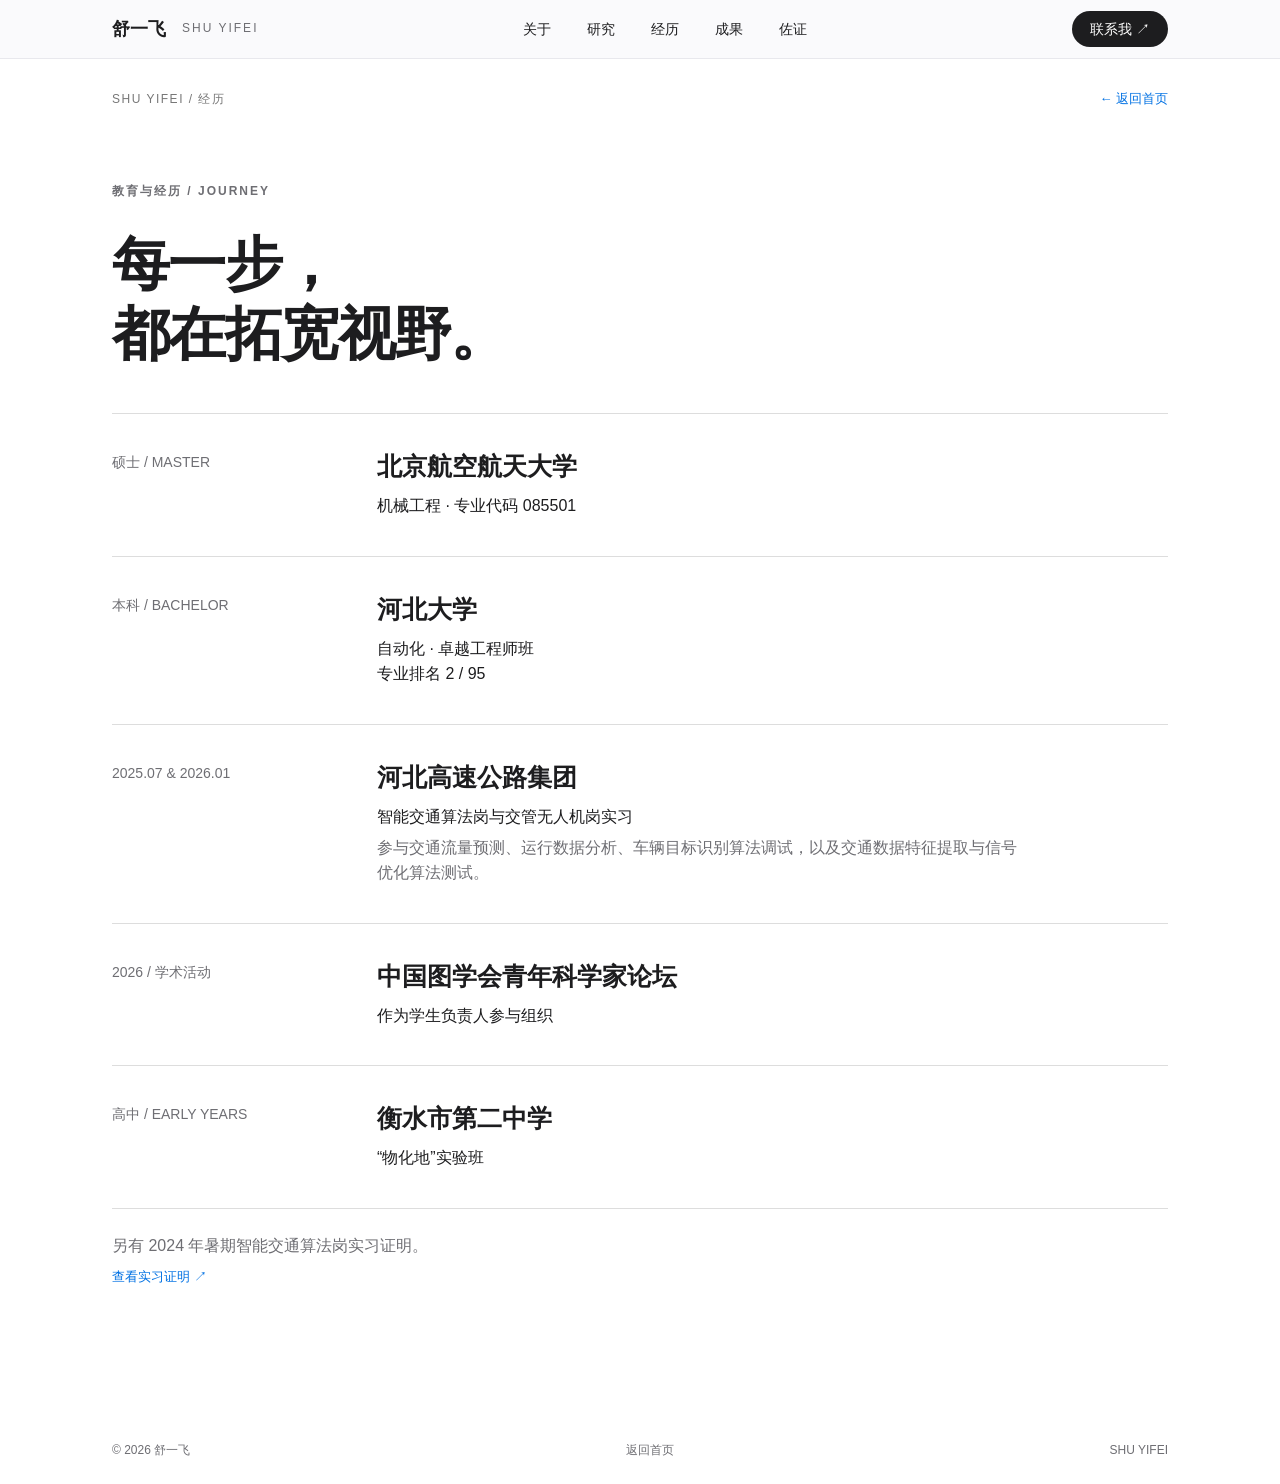
==== journey.html @ 9d873b91 "Publish personal portfolio" ====
<!DOCTYPE html>

<html lang="zh-CN"><head><meta charset="utf-8"/><meta content="width=device-width,initial-scale=1" name="viewport"/><meta content="舒一飞的个人网站：多模态大模型研究、教育经历、项目与成果。" name="description"/><title>经历 · 舒一飞</title><link href="style.css" rel="stylesheet"/></head><body><div aria-hidden="true" class="progress"></div><header class="site-header"><nav aria-label="主导航" class="main-nav"><a class="brand" href="index.html">舒一飞<span>SHU YIFEI</span></a><div class="navlinks">
<div class="nav-item"><a href="about.html">关于</a><div class="mega"><div class="mega-inner"><div><small>个人介绍</small><a class="mega-lead" href="about.html">认识舒一飞</a><a href="about.html#skills">研究能力与工具</a></div><div><small>快速前往</small><a href="journey.html">教育与经历</a><a href="contact.html">联系我</a></div></div></div></div>
<div class="nav-item"><a href="research.html">研究</a><div class="mega"><div class="mega-inner"><div><small>研究与项目</small><a class="mega-lead" href="research.html">探索全部研究</a><a href="research.html#foundation">三维视觉语言基础模型</a><a href="research.html#rag">多模态 RAG</a></div><div><small>应用方向</small><a href="research.html#safety">安全行为识别</a><a href="research.html#drone">无人机集群监测</a></div></div></div></div>
<div class="nav-item"><a href="journey.html">经历</a><div class="mega"><div class="mega-inner"><div><small>成长路径</small><a class="mega-lead" href="journey.html">教育与经历</a><a href="journey.html#education">教育背景</a><a href="journey.html#practice">实习与学术活动</a></div></div></div></div>
<div class="nav-item"><a href="awards.html">成果</a><div class="mega"><div class="mega-inner"><div><small>荣誉与成果</small><a class="mega-lead" href="awards.html">查看全部成果</a><a href="awards.html#scholarship">学业荣誉</a><a href="awards.html#competitions">竞赛成果</a></div></div></div></div>
<div class="nav-item"><a href="awards.html#proofs" rel="noopener noreferrer" target="_blank">佐证</a></div></div><a class="contact-nav" href="contact.html">联系我 ↗</a></nav></header><main><div class="page-intro wrap"><span>SHU YIFEI / 经历</span><a href="index.html">← 返回首页</a></div><section class="section wrap" id="journey"><p class="eyebrow reveal">教育与经历 / JOURNEY</p><h2 class="reveal">每一步，<br/>都在拓宽视野。</h2><div class="timeline"><article class="reveal" id="education"><span class="period">硕士 / MASTER</span><div><h3>北京航空航天大学</h3><p>机械工程 · 专业代码 085501</p></div></article><article class="reveal"><span class="period">本科 / BACHELOR</span><div><h3>河北大学</h3><p>自动化 · 卓越工程师班<br/>专业排名 2 / 95</p></div></article><article class="reveal" id="practice"><span class="period">2025.07 &amp; 2026.01</span><div><h3>河北高速公路集团</h3><p>智能交通算法岗与交管无人机岗实习</p><p class="muted">参与交通流量预测、运行数据分析、车辆目标识别算法调试，以及交通数据特征提取与信号优化算法测试。</p></div></article><article class="reveal"><span class="period">2026 / 学术活动</span><div><h3>中国图学会青年科学家论坛</h3><p>作为学生负责人参与组织</p></div></article><article class="reveal"><span class="period">高中 / EARLY YEARS</span><div><h3>衡水市第二中学</h3><p>“物化地”实验班</p></div></article><aside class="journey-proof"><p>另有 2024 年暑期智能交通算法岗实习证明。</p><a href="proofs/internship-2024-summer.png" rel="noopener noreferrer" target="_blank">查看实习证明 ↗</a></aside></div></section></main><footer class="wrap"><span>© 2026 舒一飞</span><a href="index.html">返回首页</a><span>SHU YIFEI</span></footer><script src="script.js"></script></body></html>
---- style.css ----
:root{--ink:#1d1d1f;--gray:#6e6e73;--blue:#0071e3;--bg:#f5f5f7}*{box-sizing:border-box}html{scroll-behavior:smooth;scroll-padding-top:85px}body{margin:0;color:var(--ink);background:white;font-family:-apple-system,BlinkMacSystemFont,"Segoe UI","PingFang SC","Microsoft YaHei",sans-serif;line-height:1.6}a{color:inherit;text-decoration:none}button{font:inherit}a:focus-visible,button:focus-visible,summary:focus-visible{outline:3px solid #2997ff;outline-offset:5px}.wrap{max-width:1120px;margin:auto;padding-left:32px;padding-right:32px}header{position:sticky;top:0;z-index:20;background:rgba(255,255,255,.8);backdrop-filter:blur(24px);border-bottom:1px solid #0000000a}nav{max-width:1120px;margin:auto;padding:16px 32px;display:flex;align-items:center;justify-content:space-between;gap:24px;font-size:14px}.brand{font-size:18px;font-weight:650;display:flex;align-items:center;gap:16px}.brand span{font-size:12px;font-weight:400;letter-spacing:2px;color:var(--gray)}.navlinks{display:flex;gap:30px}.navlinks a:hover,.text-link:hover{color:var(--blue)}.contact-nav{background:var(--ink);color:white;border-radius:24px;padding:7px 18px}.progress{position:fixed;top:0;left:0;height:2px;background:var(--blue);width:0;z-index:30}.hero{position:relative;display:grid;grid-template-columns:1.25fr 1fr;align-items:center;gap:45px;padding-top:65px;padding-bottom:85px;min-height:760px}.eyebrow{font-size:12px;letter-spacing:2px;font-weight:600;color:var(--gray);margin:0 0 28px}.hero h1{font-size:clamp(52px,6.5vw,82px);line-height:1.15;letter-spacing:-3px;margin:0 0 28px;font-weight:700}.blue{color:var(--blue)}.hero-sub{font-size:26px;line-height:1.5;font-weight:550;margin:0 0 24px}.hero-sub span{color:var(--gray)}.intro{font-size:16px;color:var(--gray);line-height:1.9}.actions{display:flex;align-items:center;gap:27px;margin-top:30px}.button{background:var(--blue);color:#fff;padding:12px 23px;border-radius:28px;display:inline-block;font-size:15px;transition:background .3s,transform .3s}.button:hover{background:#0077ed;transform:translateY(-2px)}.text-link{color:var(--blue);font-size:15px}.portrait{margin:0;background:linear-gradient(145deg,#eef0f3,#e2e5e9);height:540px;border-radius:28px;position:relative;overflow:hidden}.portrait-top{display:flex;justify-content:space-between;padding:24px;color:#727780;font-size:12px;letter-spacing:1px;position:absolute;z-index:2;inset:0 0 auto}.portrait img{width:100%;height:100%;object-fit:contain;object-position:center bottom;padding-top:45px;transition:transform 1.1s cubic-bezier(.2,.8,.2,1)}.portrait:hover img{transform:scale(1.025)}.portrait figcaption{position:absolute;bottom:0;left:0;right:0;color:#fff;padding:38px 25px 25px;background:linear-gradient(transparent,#101217bd);display:flex;flex-direction:column}.portrait strong{font-size:22px}.portrait figcaption span{font-size:14px;color:#ddd}.hero-bottom{position:absolute;bottom:25px;left:32px;right:32px;display:flex;justify-content:space-between;color:#86868b;font-size:12px}.section{padding-top:105px;padding-bottom:105px}h2{font-size:clamp(36px,4.8vw,58px);line-height:1.2;letter-spacing:-1.6px;margin:0 0 45px;font-weight:650}.about{padding-top:90px}.large-copy{max-width:850px;font-size:25px;line-height:1.8;color:#85858b;font-weight:550}.large-copy span{color:var(--ink)}.facts{display:grid;grid-template-columns:repeat(3,1fr);margin-top:55px;gap:25px}.facts strong{font-size:34px;font-weight:650;letter-spacing:-1px}.facts strong span{font-size:21px;color:var(--gray)}.facts p{font-size:14px;color:var(--gray);margin-top:6px}.small-info{border-top:1px solid #ddd;margin-top:35px;padding-top:22px;display:flex;gap:30px;font-size:14px;color:var(--gray)}.research{background:#101011;color:#f5f5f7}.research .eyebrow{color:#aaa}.research h2 span{color:#909095}.project-grid{display:grid;grid-template-columns:1fr 1fr;gap:22px}.project{padding:32px;border-radius:24px;background:#1e1e21;display:flex;flex-direction:column;align-items:stretch}.project.feature{background:linear-gradient(145deg,#182d48,#17202e)}.project-head{display:flex;justify-content:space-between;gap:10px;font-size:12px;color:#a6a9b0;align-items:center}.tag{padding:4px 8px;border:1px solid #ffffff25;border-radius:8px;white-space:nowrap}.project h3{font-size:32px;line-height:1.35;margin:30px 0 18px;letter-spacing:-.8px}.project>p{color:#b0b1b9;font-size:16px;margin:0 0 24px}.pipeline{display:flex;justify-content:space-between;align-items:center;gap:8px;margin:0 0 20px;font-size:14px}.pipeline span{border:1px solid #a5cfff40;border-radius:12px;padding:12px 10px;background:#a5cfff08}.pipeline i{font-style:normal;color:#8eaed8}.chips{display:flex;flex-wrap:wrap;gap:8px;margin-top:25px}.chips span{font-size:12px;color:#b5bdcb;border-radius:20px;background:#ffffff08;padding:5px 12px}details{margin-top:auto;border-top:1px solid #ffffff15;padding-top:16px}summary{cursor:pointer;list-style:none;font-size:14px;color:#a8cfff;display:flex;justify-content:space-between}summary::-webkit-details-marker{display:none}summary b{font-size:20px;line-height:1;font-weight:400;transition:transform .3s}details[open] summary b{transform:rotate(45deg)}details p{font-size:15px;color:#bbb;line-height:1.8;margin-bottom:0}.timeline{border-top:1px solid #ddd}.timeline article{display:grid;grid-template-columns:235px 1fr;gap:30px;border-bottom:1px solid #ddd;padding:32px 0}.period{font-size:14px;color:var(--gray);padding-top:5px}.timeline h3{font-size:25px;margin:0 0 7px;font-weight:600}.timeline p{font-size:16px;margin:5px 0}.muted{color:var(--gray);max-width:650px}.awards{background:var(--bg)}.award-highlight{background:white;border-radius:24px;padding:42px;margin-bottom:25px}.award-highlight>span{font-size:14px;color:var(--gray)}.award-highlight h3{font-size:40px;margin:15px 0;color:var(--blue);font-weight:600}.award-highlight p{font-size:16px;color:var(--gray);margin:0}.award-list>div{border-bottom:1px solid #dcdcdf;display:flex;justify-content:space-between;align-items:center;gap:20px;padding:23px 0}.award-list h3{font-size:17px;font-weight:550;margin:0}.award-list span{font-size:14px;color:var(--gray);text-align:right}.skills-grid{display:grid;grid-template-columns:repeat(3,1fr);gap:40px}.skills-grid h3{font-size:22px;font-weight:600}.skills-grid p{font-size:16px;line-height:1.9;color:var(--gray)}.contact{background:var(--bg);text-align:center}.contact h2{margin-bottom:25px}.contact p{color:var(--gray);font-size:16px}.email{display:block;color:var(--blue);font-size:clamp(19px,3.2vw,38px);margin:30px 0;overflow-wrap:anywhere;letter-spacing:-.5px}.contact-actions{display:flex;justify-content:center;align-items:center;gap:30px}.contact-actions a{font-size:18px}.contact-actions a span{display:block;font-size:12px;color:var(--gray);margin-top:4px}.contact-actions button{font-size:14px;background:white;border:1px solid #ddd;padding:10px 18px;border-radius:22px;cursor:pointer}.contact-actions button:hover{border-color:var(--blue);color:var(--blue)}#copy-status{min-height:25px;margin-bottom:0;font-size:14px}footer{display:flex;justify-content:space-between;padding-top:24px;padding-bottom:24px;color:var(--gray);font-size:12px}.js-motion .reveal{opacity:0;transform:translateY(24px);transition:opacity .8s ease,transform .8s cubic-bezier(.2,.8,.2,1)}.js-motion .reveal.visible{opacity:1;transform:translateY(0)}@media(max-width:760px){nav{padding:14px 20px;gap:15px}.brand span{display:none}.navlinks{gap:16px;font-size:13px}.navlinks a:first-child{display:none}.contact-nav{font-size:12px;padding:6px 12px}.wrap{padding-left:24px;padding-right:24px}.hero{grid-template-columns:1fr;gap:36px;padding-top:50px;padding-bottom:80px}.hero h1{letter-spacing:-2px;font-size:58px}.hero-sub{font-size:23px}.portrait{height:440px;max-width:460px;width:100%;margin:auto}.hero-bottom{left:24px;right:24px;font-size:12px}.hero-bottom span:last-child{display:none}.section{padding-top:75px;padding-bottom:75px}h2{font-size:39px}.large-copy{font-size:21px}.facts{gap:20px;grid-template-columns:1fr}.facts>div{display:flex;gap:22px;align-items:center;border-bottom:1px solid #eee;padding-bottom:16px}.facts strong{font-size:30px}.facts p{margin:0}.small-info{gap:12px;flex-wrap:wrap}.project-grid{grid-template-columns:1fr}.project{padding:26px}.project h3{font-size:30px}.timeline article{grid-template-columns:1fr;gap:8px}.timeline h3{font-size:23px}.award-highlight{padding:28px}.award-highlight h3{font-size:32px}.award-list>div{display:block}.award-list span{display:block;text-align:left;margin-top:8px}.skills-grid{grid-template-columns:1fr;gap:12px}.contact-actions{gap:20px}footer>span:last-child{display:none}}@media(prefers-reduced-motion:reduce){html{scroll-behavior:auto}*,*::before,*::after{transition:none!important;animation:none!important}.js-motion .reveal{opacity:1;transform:none}}

/* Page navigation and hover menus */
.site-header{position:sticky;top:0;z-index:20;background:rgba(250,250,252,.94);backdrop-filter:blur(24px);border-bottom:1px solid #e8e8ed}
.main-nav{height:58px;padding-top:0;padding-bottom:0}.navlinks{align-self:stretch;align-items:stretch;gap:0}.nav-item{display:flex;align-items:center;padding:0 18px}.nav-item>a{display:flex;align-items:center;height:100%;font-weight:500}.nav-item:hover>a,.nav-item:focus-within>a{color:var(--blue)}
.mega{position:absolute;left:0;right:0;top:100%;background:#f5f5f7;box-shadow:0 24px 36px #0002;opacity:0;visibility:hidden;transform:translateY(-8px);transition:opacity .22s,transform .22s,visibility .22s;pointer-events:none}
.nav-item:hover .mega,.nav-item:focus-within .mega{opacity:1;visibility:visible;transform:translateY(0);pointer-events:auto}
.mega-inner{max-width:1120px;margin:auto;padding:34px 32px 42px;display:flex;gap:100px}.mega-inner>div{display:flex;flex-direction:column;align-items:flex-start;gap:10px}.mega-inner small{font-size:13px;color:#85858b;margin-bottom:4px}.mega-inner a{font-size:18px;font-weight:550;line-height:1.35}.mega-inner a:hover{color:var(--blue)}.mega-inner .mega-lead{font-size:28px;font-weight:650;letter-spacing:-.7px}
body:has(.mega:hover)::after{content:"";position:fixed;inset:58px 0 0;background:#0006;z-index:15;pointer-events:none}
.page-intro{display:flex;justify-content:space-between;align-items:center;padding-top:30px;font-size:12px;letter-spacing:1.5px;color:#777}.page-intro a{letter-spacing:0;color:var(--blue);font-size:13px}.page-intro + .section{padding-top:72px}.page-routes{padding-top:96px;padding-bottom:110px}.route-grid{display:grid;grid-template-columns:repeat(2,1fr);gap:16px}.route-grid a{background:#f5f5f7;border-radius:22px;padding:30px;min-height:180px;display:flex;flex-direction:column;transition:background .2s,transform .2s}.route-grid a:hover{background:#e9f2ff;transform:translateY(-3px)}.route-grid span{font-size:12px;color:#888;letter-spacing:1px}.route-grid strong{font-size:29px;margin-top:22px}.route-grid em{font-size:14px;font-style:normal;color:var(--blue);margin-top:auto}
@media(max-width:760px){.main-nav{height:auto;min-height:58px;flex-wrap:wrap;padding:10px 20px}.navlinks{order:3;width:100%;justify-content:space-between;overflow-x:auto}.nav-item{padding:0 10px;min-height:42px}.nav-item:first-child{padding-left:0}.nav-item>a{white-space:nowrap}.navlinks a:first-child{display:flex}.mega{display:none}.contact-nav{margin-left:auto}.route-grid{grid-template-columns:1fr}.page-intro + .section{padding-top:48px}}
@media(prefers-reduced-motion:reduce){.mega,.route-grid a{transition:none}}

.proofs{border-top:1px solid #eee}.proofs-intro{color:var(--gray);margin:-20px 0 45px}.proof-group{margin:0 0 45px}.proof-group h3{font-size:22px;margin:0 0 12px}.proof-row{display:flex;align-items:center;justify-content:space-between;gap:20px;padding:17px 0;border-bottom:1px solid #e5e5e8;font-size:16px}.proof-row:hover,.inline-proofs a:hover,.journey-proof a:hover{color:var(--blue)}.proof-row span{white-space:nowrap;color:var(--blue);font-size:13px}.inline-proofs{display:flex;gap:18px;flex-wrap:wrap;margin-top:18px}.inline-proofs a{color:#a8cfff;font-size:14px}.facts a,.journey-proof a{display:inline-block;color:var(--blue);font-size:13px;margin-top:8px}.journey-proof{padding:24px 0;color:var(--gray)}.journey-proof p{margin:0}
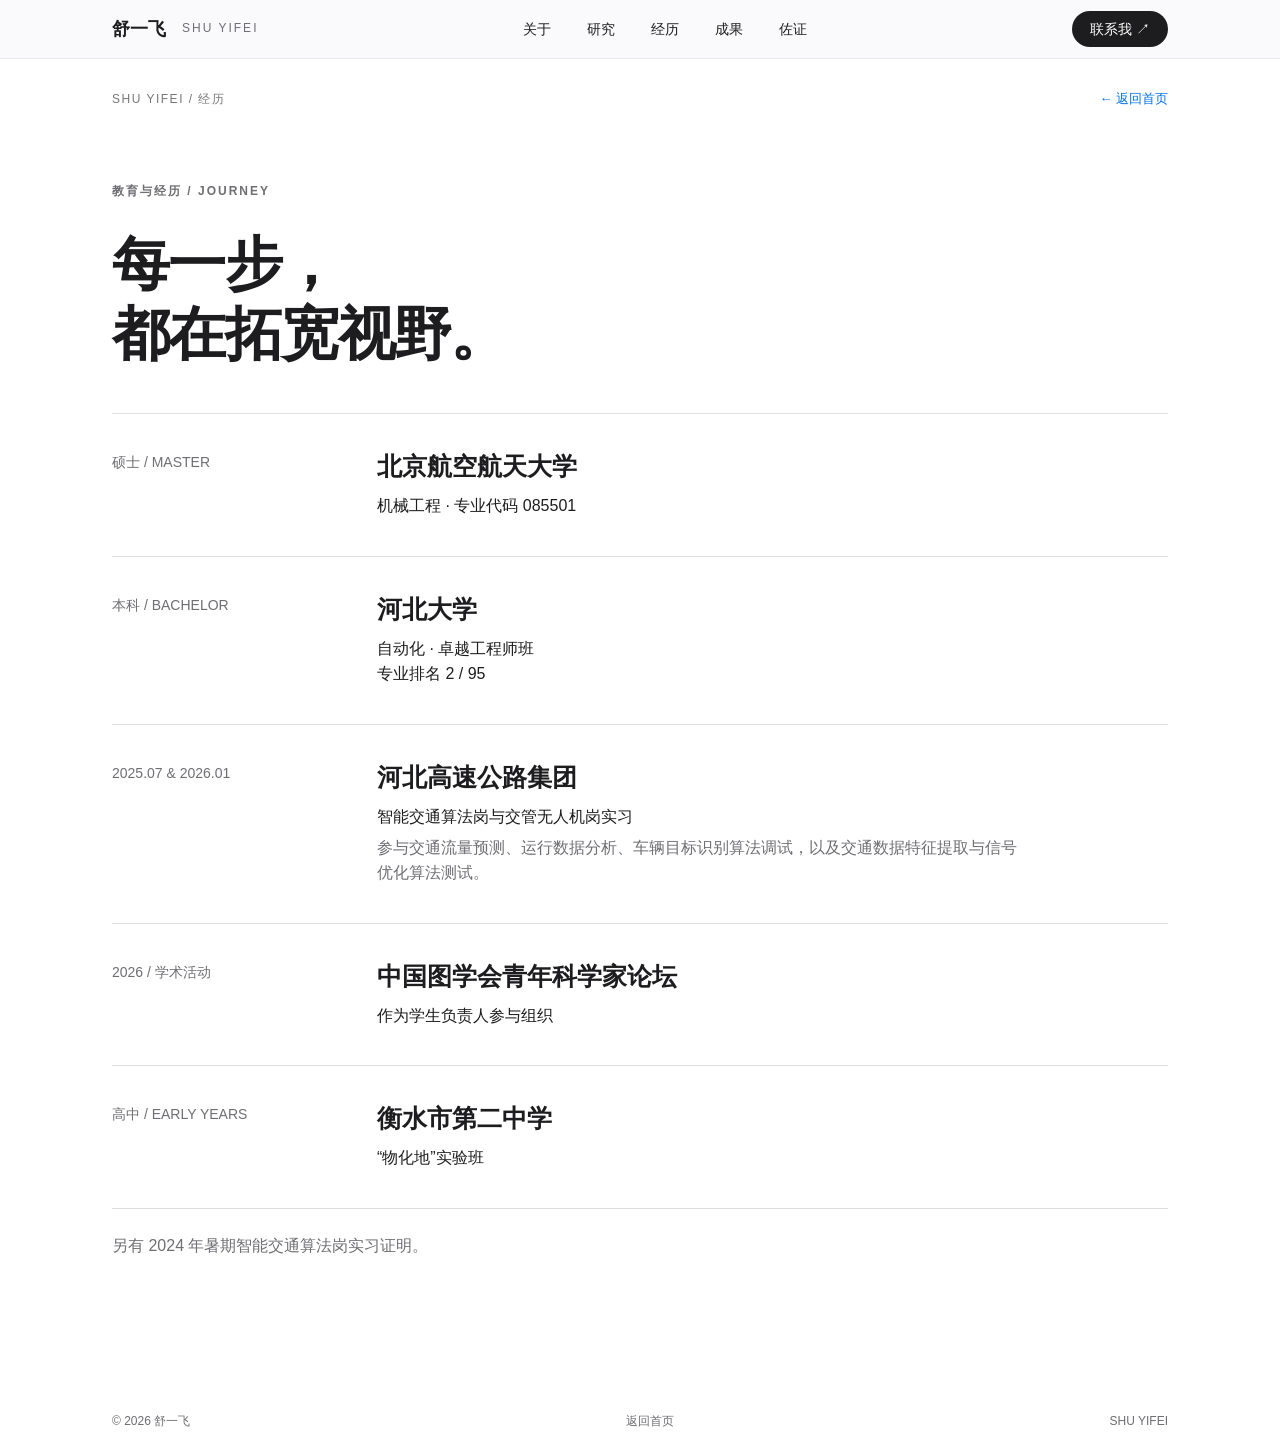
==== commit 248f5ff1: "Remove public internship certificate link" ====
--- a/journey.html
+++ b/journey.html
@@ -5,4 +5,4 @@
 <div class="nav-item"><a href="research.html">研究</a><div class="mega"><div class="mega-inner"><div><small>研究与项目</small><a class="mega-lead" href="research.html">探索全部研究</a><a href="research.html#foundation">三维视觉语言基础模型</a><a href="research.html#rag">多模态 RAG</a></div><div><small>应用方向</small><a href="research.html#safety">安全行为识别</a><a href="research.html#drone">无人机集群监测</a></div></div></div></div>
 <div class="nav-item"><a href="journey.html">经历</a><div class="mega"><div class="mega-inner"><div><small>成长路径</small><a class="mega-lead" href="journey.html">教育与经历</a><a href="journey.html#education">教育背景</a><a href="journey.html#practice">实习与学术活动</a></div></div></div></div>
 <div class="nav-item"><a href="awards.html">成果</a><div class="mega"><div class="mega-inner"><div><small>荣誉与成果</small><a class="mega-lead" href="awards.html">查看全部成果</a><a href="awards.html#scholarship">学业荣誉</a><a href="awards.html#competitions">竞赛成果</a></div></div></div></div>
-<div class="nav-item"><a href="awards.html#proofs" rel="noopener noreferrer" target="_blank">佐证</a></div></div><a class="contact-nav" href="contact.html">联系我 ↗</a></nav></header><main><div class="page-intro wrap"><span>SHU YIFEI / 经历</span><a href="index.html">← 返回首页</a></div><section class="section wrap" id="journey"><p class="eyebrow reveal">教育与经历 / JOURNEY</p><h2 class="reveal">每一步，<br/>都在拓宽视野。</h2><div class="timeline"><article class="reveal" id="education"><span class="period">硕士 / MASTER</span><div><h3>北京航空航天大学</h3><p>机械工程 · 专业代码 085501</p></div></article><article class="reveal"><span class="period">本科 / BACHELOR</span><div><h3>河北大学</h3><p>自动化 · 卓越工程师班<br/>专业排名 2 / 95</p></div></article><article class="reveal" id="practice"><span class="period">2025.07 &amp; 2026.01</span><div><h3>河北高速公路集团</h3><p>智能交通算法岗与交管无人机岗实习</p><p class="muted">参与交通流量预测、运行数据分析、车辆目标识别算法调试，以及交通数据特征提取与信号优化算法测试。</p></div></article><article class="reveal"><span class="period">2026 / 学术活动</span><div><h3>中国图学会青年科学家论坛</h3><p>作为学生负责人参与组织</p></div></article><article class="reveal"><span class="period">高中 / EARLY YEARS</span><div><h3>衡水市第二中学</h3><p>“物化地”实验班</p></div></article><aside class="journey-proof"><p>另有 2024 年暑期智能交通算法岗实习证明。</p><a href="proofs/internship-2024-summer.png" rel="noopener noreferrer" target="_blank">查看实习证明 ↗</a></aside></div></section></main><footer class="wrap"><span>© 2026 舒一飞</span><a href="index.html">返回首页</a><span>SHU YIFEI</span></footer><script src="script.js"></script></body></html>+<div class="nav-item"><a href="awards.html#proofs" rel="noopener noreferrer" target="_blank">佐证</a></div></div><a class="contact-nav" href="contact.html">联系我 ↗</a></nav></header><main><div class="page-intro wrap"><span>SHU YIFEI / 经历</span><a href="index.html">← 返回首页</a></div><section class="section wrap" id="journey"><p class="eyebrow reveal">教育与经历 / JOURNEY</p><h2 class="reveal">每一步，<br/>都在拓宽视野。</h2><div class="timeline"><article class="reveal" id="education"><span class="period">硕士 / MASTER</span><div><h3>北京航空航天大学</h3><p>机械工程 · 专业代码 085501</p></div></article><article class="reveal"><span class="period">本科 / BACHELOR</span><div><h3>河北大学</h3><p>自动化 · 卓越工程师班<br/>专业排名 2 / 95</p></div></article><article class="reveal" id="practice"><span class="period">2025.07 &amp; 2026.01</span><div><h3>河北高速公路集团</h3><p>智能交通算法岗与交管无人机岗实习</p><p class="muted">参与交通流量预测、运行数据分析、车辆目标识别算法调试，以及交通数据特征提取与信号优化算法测试。</p></div></article><article class="reveal"><span class="period">2026 / 学术活动</span><div><h3>中国图学会青年科学家论坛</h3><p>作为学生负责人参与组织</p></div></article><article class="reveal"><span class="period">高中 / EARLY YEARS</span><div><h3>衡水市第二中学</h3><p>“物化地”实验班</p></div></article><aside class="journey-proof"><p>另有 2024 年暑期智能交通算法岗实习证明。</p></aside></div></section></main><footer class="wrap"><span>© 2026 舒一飞</span><a href="index.html">返回首页</a><span>SHU YIFEI</span></footer><script src="script.js"></script></body></html>
